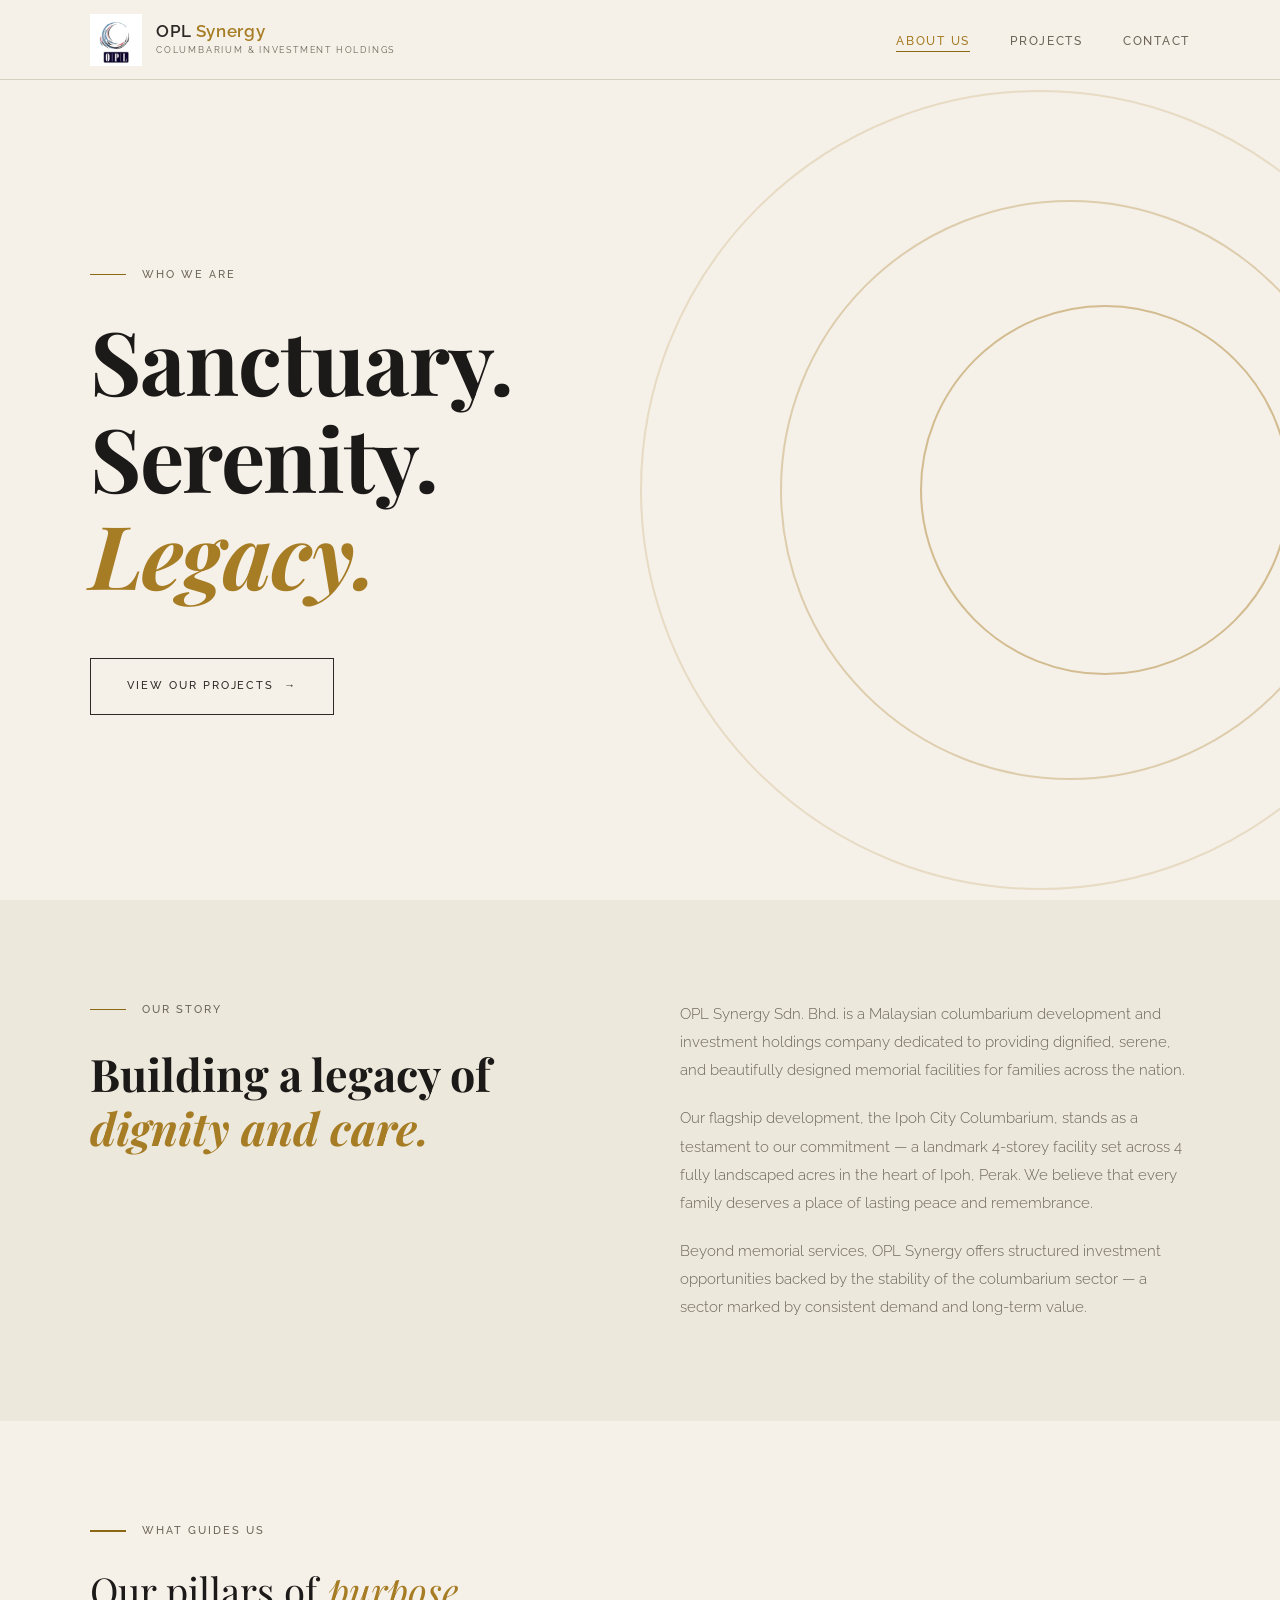
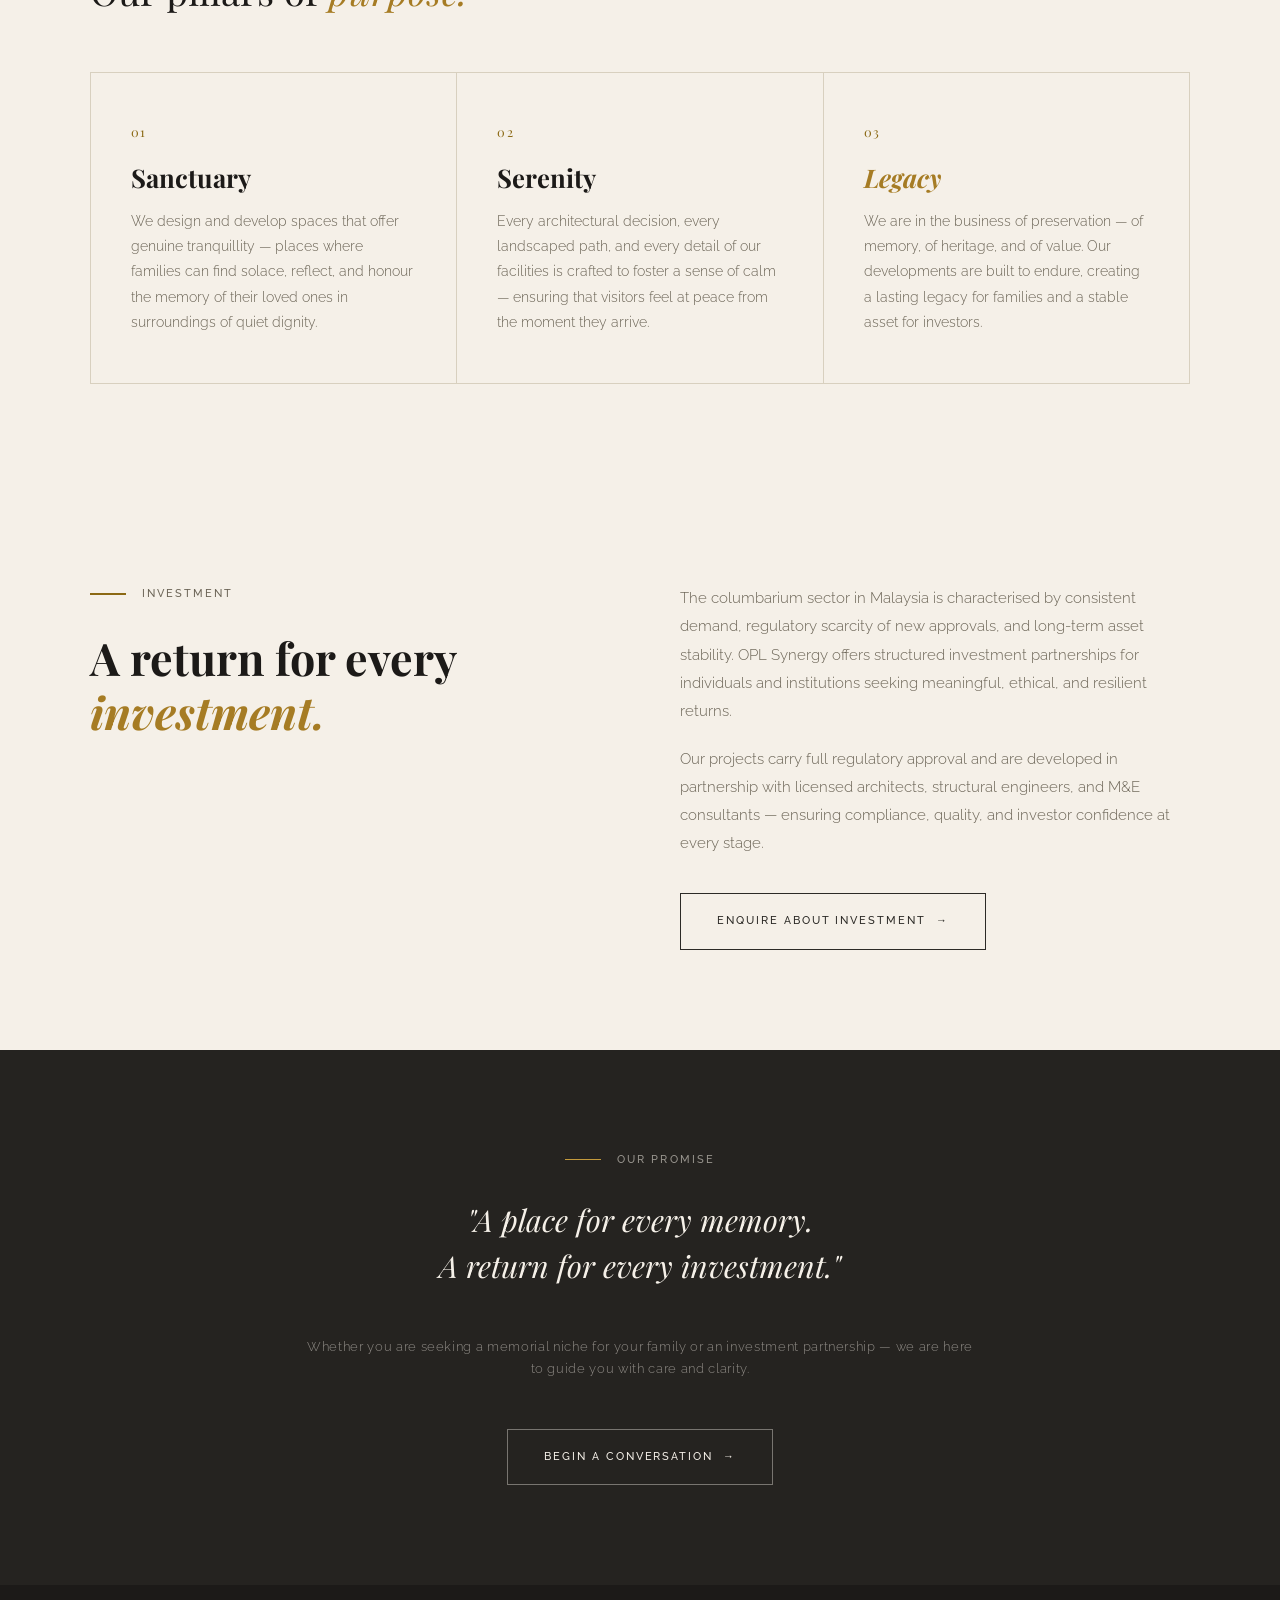
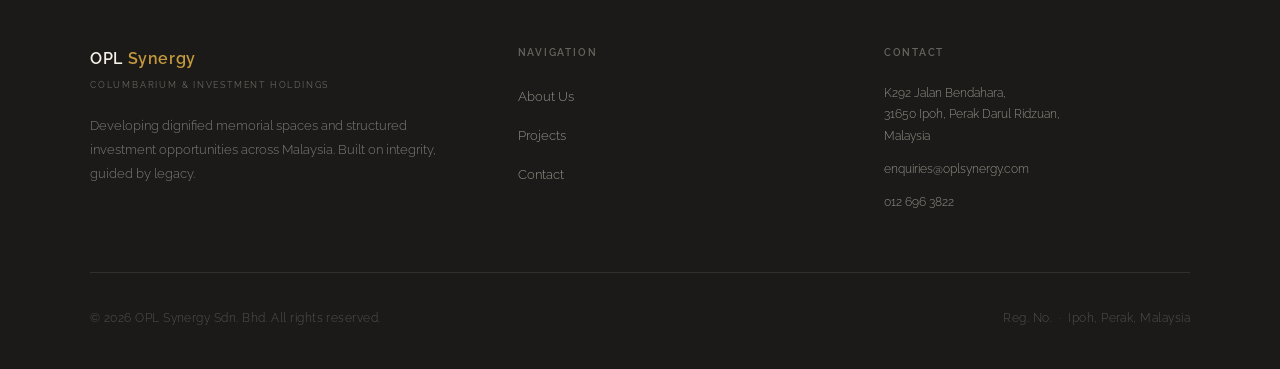
==== index.html @ 7a3c12f5 "Initial commit" ====
<!DOCTYPE html>
<html lang="en">
<head>
  <meta charset="UTF-8" />
  <meta name="viewport" content="width=device-width, initial-scale=1.0" />
  <title>OPL Synergy — Columbarium &amp; Investment Holdings</title>
  <meta name="description" content="OPL Synergy — A sanctuary for lasting memory and dignified legacy. Columbarium development and investment holdings in Malaysia." />
  <link rel="stylesheet" href="css/styles.css" />
  <link rel="icon" type="image/jpeg" href="assets/opl-logo.jpeg" />
</head>
<body>

  <!-- ===== NAVIGATION ===== -->
  <nav class="nav" id="nav">
    <div class="nav__container">

      <a href="/" class="nav__brand">
        <img class="nav__logo" src="assets/opl-logo.jpeg" alt="OPL Synergy logo" />
        <div class="nav__brand-text">
          <span class="nav__brand-name">OPL <span>Synergy</span></span>
          <span class="nav__brand-sub">Columbarium &amp; Investment Holdings</span>
        </div>
      </a>

      <ul class="nav__links">
        <li><a href="/" class="nav__link active">About Us</a></li>
        <li><a href="/projects" class="nav__link">Projects</a></li>
        <li><a href="/contact" class="nav__link">Contact</a></li>
      </ul>

      <button class="nav__hamburger" id="hamburger" aria-label="Toggle menu">
        <span></span>
        <span></span>
        <span></span>
      </button>

    </div>
  </nav>

  <!-- Mobile Menu -->
  <div class="nav__backdrop" id="nav-backdrop"></div>
  <div class="nav__mobile" id="mobile-menu">
    <a href="/" class="nav__mobile-link active">About Us</a>
    <a href="/projects" class="nav__mobile-link">Projects</a>
    <a href="/contact" class="nav__mobile-link">Contact</a>
  </div>

  <!-- ===== PAGE CONTENT ===== -->
  <main class="page-content">

    <!-- HERO SECTION -->
    <section class="hero-about">
      <span class="hero-about__ring" aria-hidden="true"></span>
      <div class="hero-about__inner">
        <p class="section-label fade-in">Who We Are</p>
        <h1 class="hero-about__heading fade-in fade-in-delay-1">
          Sanctuary.<br>
          Serenity.<br>
          <span class="serif-italic">Legacy.</span>
        </h1>
        <a href="/projects" class="btn btn--outline fade-in fade-in-delay-2">
          View Our Projects &nbsp;→
        </a>
      </div>
    </section>

    <!-- ABOUT INTRO SECTION -->
    <section class="about-intro">
      <div class="about-intro__inner">
        <div>
          <p class="section-label fade-in">Our Story</p>
          <h2 class="about-intro__heading fade-in fade-in-delay-1">
            Building a legacy of<br>
            <span class="serif-italic">dignity and care.</span>
          </h2>
        </div>
        <div>
          <p class="about-intro__text fade-in">
            OPL Synergy Sdn. Bhd. is a Malaysian columbarium development and investment holdings company dedicated to providing dignified, serene, and beautifully designed memorial facilities for families across the nation.
          </p>
          <p class="about-intro__text fade-in fade-in-delay-1">
            Our flagship development, the Ipoh City Columbarium, stands as a testament to our commitment — a landmark 4-storey facility set across 4 fully landscaped acres in the heart of Ipoh, Perak. We believe that every family deserves a place of lasting peace and remembrance.
          </p>
          <p class="about-intro__text fade-in fade-in-delay-2">
            Beyond memorial services, OPL Synergy offers structured investment opportunities backed by the stability of the columbarium sector — a sector marked by consistent demand and long-term value.
          </p>
        </div>
      </div>
    </section>

    <!-- VALUES SECTION -->
    <section class="values">
      <div class="values__inner">
        <p class="section-label fade-in">What Guides Us</p>
        <h2 class="values__heading fade-in fade-in-delay-1">
          Our pillars of <span class="serif-italic">purpose.</span>
        </h2>
        <div class="values__grid">

          <div class="values__item fade-in">
            <p class="values__number">01</p>
            <h3 class="values__title">Sanctuary</h3>
            <p class="values__desc">
              We design and develop spaces that offer genuine tranquillity — places where families can find solace, reflect, and honour the memory of their loved ones in surroundings of quiet dignity.
            </p>
          </div>

          <div class="values__item fade-in fade-in-delay-1">
            <p class="values__number">02</p>
            <h3 class="values__title">Serenity</h3>
            <p class="values__desc">
              Every architectural decision, every landscaped path, and every detail of our facilities is crafted to foster a sense of calm — ensuring that visitors feel at peace from the moment they arrive.
            </p>
          </div>

          <div class="values__item fade-in fade-in-delay-2">
            <p class="values__number">03</p>
            <h3 class="values__title"><span class="serif-italic">Legacy</span></h3>
            <p class="values__desc">
              We are in the business of preservation — of memory, of heritage, and of value. Our developments are built to endure, creating a lasting legacy for families and a stable asset for investors.
            </p>
          </div>

        </div>
      </div>
    </section>

    <!-- INVESTMENT OVERVIEW SECTION -->
    <section class="about-intro" style="background-color: var(--cream);">
      <div class="about-intro__inner">
        <div>
          <p class="section-label fade-in">Investment</p>
          <h2 class="about-intro__heading fade-in fade-in-delay-1">
            A return for every<br>
            <span class="serif-italic">investment.</span>
          </h2>
        </div>
        <div>
          <p class="about-intro__text fade-in">
            The columbarium sector in Malaysia is characterised by consistent demand, regulatory scarcity of new approvals, and long-term asset stability. OPL Synergy offers structured investment partnerships for individuals and institutions seeking meaningful, ethical, and resilient returns.
          </p>
          <p class="about-intro__text fade-in fade-in-delay-1">
            Our projects carry full regulatory approval and are developed in partnership with licensed architects, structural engineers, and M&amp;E consultants — ensuring compliance, quality, and investor confidence at every stage.
          </p>
          <div style="margin-top: 36px;" class="fade-in fade-in-delay-2">
            <a href="/contact" class="btn btn--outline">Enquire About Investment &nbsp;→</a>
          </div>
        </div>
      </div>
    </section>

    <!-- CTA SECTION -->
    <section class="cta-section">
      <div class="cta-section__inner">
        <p class="section-label section-label--light fade-in" style="justify-content: center;">Our Promise</p>
        <blockquote class="cta-section__quote fade-in fade-in-delay-1">
          "A place for every memory.<br>A return for every investment."
        </blockquote>
        <p class="cta-section__sub fade-in fade-in-delay-2">
          Whether you are seeking a memorial niche for your family or an investment partnership — we are here to guide you with care and clarity.
        </p>
        <div class="fade-in fade-in-delay-3">
          <a href="/contact" class="btn btn--outline-light">Begin a Conversation &nbsp;→</a>
        </div>
      </div>
    </section>

  </main>

  <!-- ===== FOOTER ===== -->
  <footer class="footer">
    <div class="footer__inner">
      <div class="footer__top">

        <div>
          <p class="footer__brand-name">OPL <span>Synergy</span></p>
          <p class="footer__brand-sub">Columbarium &amp; Investment Holdings</p>
          <p class="footer__brand-desc">
            Developing dignified memorial spaces and structured investment opportunities across Malaysia. Built on integrity, guided by legacy.
          </p>
        </div>

        <div>
          <p class="footer__col-title">Navigation</p>
          <ul class="footer__links">
            <li><a href="/" class="footer__link">About Us</a></li>
            <li><a href="/projects" class="footer__link">Projects</a></li>
            <li><a href="/contact" class="footer__link">Contact</a></li>
          </ul>
        </div>

        <div>
          <p class="footer__col-title">Contact</p>
          <p class="footer__contact-item">
            K292 Jalan Bendahara,<br>
            31650 Ipoh, Perak Darul Ridzuan,<br>
            Malaysia
          </p>
          <p class="footer__contact-item">
            <a href="mailto:enquiries@oplsynergy.com">enquiries@oplsynergy.com</a>
          </p>
          <p class="footer__contact-item">
            <a href="tel:+60126963822">012 696 3822</a>
          </p>
        </div>

      </div>

      <div class="footer__bottom">
        <p class="footer__copy">&copy; 2026 OPL Synergy Sdn. Bhd. All rights reserved.</p>
        <p class="footer__copy">Reg. No. &nbsp;·&nbsp; Ipoh, Perak, Malaysia</p>
      </div>

    </div>
  </footer>

  <script src="js/main.js"></script>
</body>
</html>
---- css/styles.css ----
/* ================================================
   OPL Synergy — Main Stylesheet
   Columbarium & Investment Holdings
   ================================================ */

@import url('https://fonts.googleapis.com/css2?family=Playfair+Display:ital,wght@0,400;0,500;0,600;0,700;1,400;1,500;1,600;1,700&family=Raleway:wght@300;400;500;600;700&display=swap');

/* ================================================
   CSS Variables
   ================================================ */
:root {
  --cream:          #F5F0E8;
  --cream-dark:     #EDE8DC;
  --cream-border:   #D8D0BF;
  --dark:           #1C1A18;
  --dark-section:   #252320;
  --dark-card:      #2E2B27;
  --gold:           #8B6914;
  --gold-light:     #A67C24;
  --gold-bright:    #C49A3C;
  --text:           #2C2A26;
  --text-muted:     #6B6456;
  --text-light:     #9B9285;
  --white:          #FFFFFF;
  --status-green:   #6B9E6B;

  --font-serif:     'Playfair Display', Georgia, 'Times New Roman', serif;
  --font-sans:      'Raleway', 'Helvetica Neue', Arial, sans-serif;

  --nav-height:     80px;
  --transition:     0.3s ease;
  --radius:         2px;
  --max-width:      1100px;
}

/* ================================================
   Reset & Base
   ================================================ */
*, *::before, *::after {
  box-sizing: border-box;
  margin: 0;
  padding: 0;
}

html {
  scroll-behavior: smooth;
  font-size: 16px;
}

body {
  font-family: var(--font-sans);
  background-color: var(--cream);
  color: var(--text);
  line-height: 1.7;
  -webkit-font-smoothing: antialiased;
  -moz-osx-font-smoothing: grayscale;
}

img {
  display: block;
  max-width: 100%;
  height: auto;
}

a {
  color: inherit;
  text-decoration: none;
}

ul, ol {
  list-style: none;
}

/* ================================================
   Typography Utilities
   ================================================ */
.section-label {
  display: flex;
  align-items: center;
  gap: 16px;
  font-family: var(--font-sans);
  font-size: 0.7rem;
  font-weight: 500;
  letter-spacing: 0.18em;
  text-transform: uppercase;
  color: var(--text-muted);
  margin-bottom: 28px;
}

.section-label::before {
  content: '';
  display: block;
  width: 36px;
  height: 1.5px;
  background-color: var(--gold);
  flex-shrink: 0;
}

.section-label--light {
  color: rgba(245, 240, 232, 0.55);
}

.section-label--light::before {
  background-color: var(--gold-bright);
}

h1, h2, h3, h4 {
  font-family: var(--font-serif);
  font-weight: 700;
  line-height: 1.15;
  color: var(--dark);
}

.serif-italic {
  font-style: italic;
  color: var(--gold-light);
}

/* ================================================
   Navigation
   ================================================ */
.nav {
  position: fixed;
  top: 0;
  left: 0;
  right: 0;
  z-index: 1000;
  height: var(--nav-height);
  background-color: var(--cream);
  border-bottom: 1px solid var(--cream-border);
  display: flex;
  align-items: center;
  padding: 0 48px;
  transition: box-shadow var(--transition);
}

.nav.scrolled {
  box-shadow: 0 2px 24px rgba(28, 26, 24, 0.08);
}

.nav__container {
  display: flex;
  align-items: center;
  justify-content: space-between;
  width: 100%;
  max-width: var(--max-width);
  margin: 0 auto;
}

.nav__brand {
  display: flex;
  align-items: center;
  gap: 14px;
  text-decoration: none;
}

.nav__logo {
  width: 52px;
  height: 52px;
  flex-shrink: 0;
  object-fit: contain;
  display: block;
}

.nav__brand-text {
  display: flex;
  flex-direction: column;
}

.nav__brand-name {
  font-family: var(--font-sans);
  font-size: 1.05rem;
  font-weight: 600;
  letter-spacing: 0.04em;
  line-height: 1.2;
}

.nav__brand-name span {
  color: var(--gold-light);
}

.nav__brand-sub {
  font-family: var(--font-sans);
  font-size: 0.56rem;
  font-weight: 400;
  letter-spacing: 0.2em;
  text-transform: uppercase;
  color: var(--text-muted);
  margin-top: 2px;
}

.nav__links {
  display: flex;
  align-items: center;
  gap: 40px;
}

.nav__link {
  font-family: var(--font-sans);
  font-size: 0.72rem;
  font-weight: 500;
  letter-spacing: 0.15em;
  text-transform: uppercase;
  color: var(--text-muted);
  text-decoration: none;
  position: relative;
  padding-bottom: 4px;
  transition: color var(--transition);
}

.nav__link::after {
  content: '';
  position: absolute;
  bottom: 0;
  left: 0;
  width: 0;
  height: 1px;
  background-color: var(--gold);
  transition: width var(--transition);
}

.nav__link:hover,
.nav__link.active {
  color: var(--gold-light);
}

.nav__link:hover::after,
.nav__link.active::after {
  width: 100%;
}

/* Hamburger Menu */
.nav__hamburger {
  display: none;
  flex-direction: column;
  gap: 5px;
  cursor: pointer;
  padding: 4px;
  background: none;
  border: none;
}

.nav__hamburger span {
  display: block;
  width: 24px;
  height: 1.5px;
  background-color: var(--text);
  transition: var(--transition);
}

.nav__hamburger.open span:nth-child(1) {
  transform: translateY(6.5px) rotate(45deg);
}
.nav__hamburger.open span:nth-child(2) {
  opacity: 0;
}
.nav__hamburger.open span:nth-child(3) {
  transform: translateY(-6.5px) rotate(-45deg);
}

/* Mobile Menu — Right Drawer */
.nav__mobile {
  display: flex;
  flex-direction: column;
  position: fixed;
  top: 0;
  right: 0;
  width: 280px;
  height: 100vh;
  background-color: var(--cream);
  border-left: 1px solid var(--cream-border);
  padding: 100px 36px 48px;
  gap: 0;
  z-index: 998;
  transform: translateX(100%);
  transition: transform 0.35s cubic-bezier(0.4, 0, 0.2, 1);
  box-shadow: -8px 0 40px rgba(28, 26, 24, 0);
  visibility: hidden;
}

.nav__mobile.open {
  transform: translateX(0);
  box-shadow: -8px 0 40px rgba(28, 26, 24, 0.12);
  visibility: visible;
}

/* Backdrop overlay */
.nav__backdrop {
  display: block;
  position: fixed;
  inset: 0;
  background-color: rgba(28, 26, 24, 0);
  z-index: 997;
  pointer-events: none;
  transition: background-color 0.35s ease;
}

.nav__backdrop.open {
  background-color: rgba(28, 26, 24, 0.35);
  pointer-events: all;
}

.nav__mobile-link {
  font-family: var(--font-sans);
  font-size: 0.8rem;
  font-weight: 500;
  letter-spacing: 0.15em;
  text-transform: uppercase;
  color: var(--text-muted);
  padding: 18px 0;
  border-bottom: 1px solid var(--cream-border);
  transition: color var(--transition), padding-left var(--transition);
  display: block;
}

.nav__mobile-link:hover,
.nav__mobile-link.active {
  color: var(--gold-light);
  padding-left: 6px;
}

/* Page offset for fixed nav */
.page-content {
  padding-top: var(--nav-height);
}

/* ================================================
   Buttons
   ================================================ */
.btn {
  display: inline-flex;
  align-items: center;
  gap: 10px;
  font-family: var(--font-sans);
  font-size: 0.68rem;
  font-weight: 500;
  letter-spacing: 0.18em;
  text-transform: uppercase;
  cursor: pointer;
  transition: all var(--transition);
  text-decoration: none;
}

.btn--outline {
  padding: 18px 36px;
  border: 1px solid var(--text);
  color: var(--text);
  background: transparent;
}

.btn--outline:hover {
  background-color: var(--text);
  color: var(--cream);
}

.btn--gold {
  padding: 20px 40px;
  background-color: var(--gold);
  color: var(--white);
  border: 1px solid var(--gold);
}

.btn--gold:hover {
  background-color: var(--gold-light);
  border-color: var(--gold-light);
}

.btn--outline-light {
  padding: 18px 36px;
  border: 1px solid rgba(245, 240, 232, 0.4);
  color: var(--cream);
  background: transparent;
}

.btn--outline-light:hover {
  background-color: rgba(245, 240, 232, 0.1);
}

/* ================================================
   Hero Section — About
   ================================================ */
.hero-about {
  min-height: calc(100vh - var(--nav-height));
  display: grid;
  place-items: center;
  padding: 80px 48px;
  background-color: var(--cream);
  position: relative;
  overflow: hidden;
}

/* Decorative concentric circle arcs — right side */
.hero-about::before {
  content: '';
  position: absolute;
  right: -160px;
  top: 50%;
  transform: translateY(-50%);
  width: 800px;
  height: 800px;
  border-radius: 50%;
  border: 2.5px solid rgba(166, 124, 36, 0.18);
  pointer-events: none;
  z-index: 0;
}

.hero-about::after {
  content: '';
  position: absolute;
  right: -80px;
  top: 50%;
  transform: translateY(-50%);
  width: 580px;
  height: 580px;
  border-radius: 50%;
  border: 2.5px solid rgba(166, 124, 36, 0.3);
  pointer-events: none;
  z-index: 0;
}

.hero-about__inner {
  max-width: var(--max-width);
  width: 100%;
  position: relative;
  z-index: 1;
}

/* Third innermost ring */
.hero-about__ring {
  position: absolute;
  right: -10px;
  top: 50%;
  transform: translateY(-50%);
  width: 370px;
  height: 370px;
  border-radius: 50%;
  border: 2.5px solid rgba(166, 124, 36, 0.45);
  pointer-events: none;
  z-index: 0;
  display: block;
}

.hero-about__heading {
  font-family: var(--font-serif);
  font-size: clamp(3rem, 7vw, 5.5rem);
  font-weight: 700;
  line-height: 1.1;
  letter-spacing: -0.01em;
  margin-bottom: 56px;
}

/* ================================================
   About Sections
   ================================================ */
.about-intro {
  padding: 100px 48px;
  background-color: var(--cream-dark);
}

.about-intro__inner {
  max-width: var(--max-width);
  margin: 0 auto;
  display: grid;
  grid-template-columns: 1fr 1fr;
  gap: 80px;
  align-items: start;
}

.about-intro__heading {
  font-family: var(--font-serif);
  font-size: clamp(2rem, 3.5vw, 2.8rem);
  font-weight: 700;
  line-height: 1.2;
  margin-bottom: 24px;
}

.about-intro__text {
  font-family: var(--font-sans);
  font-size: 0.95rem;
  font-weight: 300;
  color: var(--text-muted);
  line-height: 1.85;
}

.about-intro__text + .about-intro__text {
  margin-top: 20px;
}

/* Values Section */
.values {
  padding: 100px 48px;
  background-color: var(--cream);
}

.values__inner {
  max-width: var(--max-width);
  margin: 0 auto;
}

.values__heading {
  font-family: var(--font-serif);
  font-size: clamp(1.8rem, 3vw, 2.4rem);
  font-weight: 400;
  margin-bottom: 60px;
}

.values__grid {
  display: grid;
  grid-template-columns: repeat(3, 1fr);
  gap: 1px;
  background-color: var(--cream-border);
  border: 1px solid var(--cream-border);
}

.values__item {
  background-color: var(--cream);
  padding: 48px 40px;
}

.values__number {
  font-family: var(--font-serif);
  font-size: 0.8rem;
  color: var(--gold);
  letter-spacing: 0.1em;
  margin-bottom: 20px;
}

.values__title {
  font-family: var(--font-serif);
  font-size: 1.6rem;
  font-weight: 700;
  margin-bottom: 16px;
}

.values__desc {
  font-family: var(--font-sans);
  font-size: 0.88rem;
  font-weight: 300;
  color: var(--text-muted);
  line-height: 1.8;
}

/* Quote CTA Section */
.cta-section {
  padding: 100px 48px;
  background-color: var(--dark-section);
  text-align: center;
}

.cta-section__inner {
  max-width: 680px;
  margin: 0 auto;
}

.cta-section__quote {
  font-family: var(--font-serif);
  font-size: clamp(1.4rem, 2.5vw, 1.9rem);
  font-weight: 400;
  color: var(--cream);
  line-height: 1.5;
  font-style: italic;
  margin-bottom: 48px;
}

.cta-section__sub {
  font-family: var(--font-sans);
  font-size: 0.82rem;
  font-weight: 300;
  color: rgba(245, 240, 232, 0.5);
  letter-spacing: 0.05em;
  margin-bottom: 48px;
}

/* ================================================
   Projects Page — Hero
   ================================================ */
.hero-projects {
  padding: 100px 48px 80px;
  background-color: var(--cream);
}

.hero-projects__inner {
  max-width: var(--max-width);
  margin: 0 auto;
}

.hero-projects__heading {
  font-family: var(--font-serif);
  font-size: clamp(2.8rem, 5vw, 4.5rem);
  font-weight: 400;
  line-height: 1.1;
  margin-bottom: 20px;
}

.hero-projects__sub {
  font-family: var(--font-sans);
  font-size: 0.9rem;
  font-weight: 300;
  color: var(--text-muted);
  max-width: 480px;
  line-height: 1.7;
}

.hero-projects__divider {
  width: 100%;
  height: 1px;
  background-color: var(--cream-border);
  margin-top: 60px;
}

/* ================================================
   Project Filter Tabs
   ================================================ */
.filter-tabs {
  padding: 0;
  max-width: var(--max-width);
  margin: 0 auto;
}

.filter-tabs__list {
  display: flex;
  gap: 0;
  border: 1px solid var(--cream-border);
  width: fit-content;
}

.filter-tabs__btn {
  font-family: var(--font-sans);
  font-size: 0.68rem;
  font-weight: 500;
  letter-spacing: 0.15em;
  text-transform: uppercase;
  padding: 14px 32px;
  border: none;
  border-right: 1px solid var(--cream-border);
  cursor: pointer;
  transition: all var(--transition);
  background-color: var(--cream);
  color: var(--text-muted);
}

.filter-tabs__btn:last-child {
  border-right: none;
}

.filter-tabs__btn:hover {
  color: var(--gold);
}

.filter-tabs__btn.active {
  background-color: var(--gold);
  color: var(--white);
  border-color: var(--gold);
}

/* ================================================
   Project Card
   ================================================ */
.projects-list {
  padding: 48px 48px 100px;
}

.projects-list__inner {
  max-width: var(--max-width);
  margin: 0 auto;
  display: flex;
  flex-direction: column;
  gap: 40px;
}

.project-card {
  background-color: var(--white);
  border: 1px solid var(--cream-border);
  padding: 48px;
  transition: box-shadow var(--transition);
}

.project-card:hover {
  box-shadow: 0 8px 40px rgba(28, 26, 24, 0.08);
}

.project-card[data-category="columbarium"],
.project-card[data-category="investment"] {
  display: none;
}

.project-card[data-category="columbarium"].show,
.project-card[data-category="investment"].show,
.projects-list.show-all .project-card {
  display: block;
}

.project-card__title {
  font-family: var(--font-serif);
  font-size: clamp(1.6rem, 2.5vw, 2.2rem);
  font-weight: 700;
  margin-bottom: 20px;
}

.project-card__description {
  font-family: var(--font-sans);
  font-size: 0.9rem;
  font-weight: 300;
  color: var(--text-muted);
  line-height: 1.85;
  max-width: 680px;
  margin-bottom: 40px;
}

/* Project Specs */
.project-specs {
  border: 1px solid var(--cream-border);
  margin-bottom: 24px;
}

.project-specs__row {
  display: grid;
  grid-template-columns: 200px 1fr;
  padding: 20px 28px;
  border-bottom: 1px solid var(--cream-border);
}

.project-specs__row:last-child {
  border-bottom: none;
}

.project-specs__label {
  font-family: var(--font-sans);
  font-size: 0.65rem;
  font-weight: 600;
  letter-spacing: 0.16em;
  text-transform: uppercase;
  color: var(--gold);
}

.project-specs__value {
  font-family: var(--font-sans);
  font-size: 0.88rem;
  font-weight: 400;
  color: var(--text);
}

/* Construction Status Badge */
.project-status {
  display: inline-flex;
  align-items: center;
  gap: 10px;
  padding: 16px 24px;
  background-color: var(--cream-dark);
  border: 1px solid var(--cream-border);
  font-family: var(--font-sans);
  font-size: 0.65rem;
  font-weight: 600;
  letter-spacing: 0.14em;
  text-transform: uppercase;
  color: var(--text-muted);
}

.project-status__dot {
  width: 8px;
  height: 8px;
  border-radius: 50%;
  background-color: var(--status-green);
  animation: pulse 2s infinite;
  flex-shrink: 0;
}

@keyframes pulse {
  0%, 100% { opacity: 1; }
  50% { opacity: 0.4; }
}

/* ================================================
   Work In Progress Gallery
   ================================================ */
.wip-section {
  padding: 60px 0 100px;
  
}

.wip-section__inner {
  max-width: var(--max-width);
  margin: 0 auto;
}

.wip-section__gallery {
  display: grid;
  grid-template-columns: 1fr 1fr;
  gap: 16px;
  margin-top: 40px;
}

.wip-section__gallery .gallery-item:first-child .wip-section__img {
  grid-column: 1 / -1;
  height: 420px;
}

.wip-section__gallery .gallery-item:first-child {
  grid-column: 1 / -1;
}

.gallery-item {
  position: relative;
  overflow: hidden;
  cursor: zoom-in;
  display: block;
}

.gallery-item::after {
  content: '';
  position: absolute;
  inset: 0;
  background-color: rgba(28, 26, 24, 0);
  transition: background-color 0.3s ease;
}

.gallery-item:hover::after {
  background-color: rgba(28, 26, 24, 0.25);
}

.gallery-item__zoom {
  position: absolute;
  top: 50%;
  left: 50%;
  transform: translate(-50%, -50%) scale(0.85);
  opacity: 0;
  z-index: 1;
  transition: opacity 0.3s ease, transform 0.3s ease;
  pointer-events: none;
}

.gallery-item__zoom svg {
  width: 36px;
  height: 36px;
  stroke: white;
  fill: none;
}

.gallery-item:hover .gallery-item__zoom {
  opacity: 1;
  transform: translate(-50%, -50%) scale(1);
}

.wip-section__img {
  width: 100%;
  height: 300px;
  object-fit: cover;
  display: block;
  transition: transform 0.4s ease;
}

.gallery-item:first-child .wip-section__img {
  height: 420px;
}

.gallery-item:hover .wip-section__img {
  transform: scale(1.03);
}

/* ================================================
   Lightbox
   ================================================ */
.lightbox {
  display: none;
  position: fixed;
  inset: 0;
  z-index: 2000;
  background-color: rgba(14, 13, 12, 0.95);
  align-items: center;
  justify-content: center;
  padding: 24px;
  cursor: zoom-out;
}

.lightbox.open {
  display: flex;
}

.lightbox__img {
  max-width: 90vw;
  max-height: 88vh;
  object-fit: contain;
  display: block;
  box-shadow: 0 24px 80px rgba(0,0,0,0.6);
  cursor: default;
  animation: lightbox-in 0.28s cubic-bezier(0.2, 0, 0.2, 1);
}

@keyframes lightbox-in {
  from { opacity: 0; transform: scale(0.93); }
  to   { opacity: 1; transform: scale(1); }
}

.lightbox__close {
  position: absolute;
  top: 20px;
  right: 24px;
  background: none;
  border: 1px solid rgba(245, 240, 232, 0.25);
  width: 44px;
  height: 44px;
  display: flex;
  align-items: center;
  justify-content: center;
  cursor: pointer;
  transition: background-color 0.2s ease;
  color: var(--cream);
}

.lightbox__close:hover {
  background-color: rgba(245, 240, 232, 0.1);
}

.lightbox__close svg {
  width: 18px;
  height: 18px;
  stroke: currentColor;
  fill: none;
}

.lightbox__nav {
  position: absolute;
  top: 50%;
  transform: translateY(-50%);
  background: none;
  border: 1px solid rgba(245, 240, 232, 0.25);
  width: 48px;
  height: 48px;
  display: flex;
  align-items: center;
  justify-content: center;
  cursor: pointer;
  transition: background-color 0.2s ease;
  color: var(--cream);
}

.lightbox__nav:hover {
  background-color: rgba(245, 240, 232, 0.1);
}

.lightbox__nav svg {
  width: 20px;
  height: 20px;
  stroke: currentColor;
  fill: none;
}

.lightbox__prev { left: 20px; }
.lightbox__next { right: 20px; }

.lightbox__counter {
  position: absolute;
  bottom: 20px;
  left: 50%;
  transform: translateX(-50%);
  font-family: var(--font-sans);
  font-size: 0.7rem;
  font-weight: 400;
  letter-spacing: 0.18em;
  color: rgba(245, 240, 232, 0.4);
}

.wip-section__img-placeholder {
  width: 100%;
  height: 340px;
  background-color: var(--cream-border);
  display: flex;
  align-items: center;
  justify-content: center;
  font-family: var(--font-sans);
  font-size: 0.7rem;
  letter-spacing: 0.12em;
  text-transform: uppercase;
  color: var(--text-light);
}

/* ================================================
   Contact Page — Info Section
   ================================================ */
.contact-info {
  padding: 100px 48px;
  background-color: var(--dark-section);
}

.contact-info__inner {
  max-width: var(--max-width);
  margin: 0 auto;
}

.contact-info__heading {
  font-family: var(--font-serif);
  font-size: clamp(2.4rem, 4vw, 3.5rem);
  font-weight: 700;
  color: var(--white);
  line-height: 1.2;
  margin-bottom: 20px;
}

.contact-info__heading .serif-italic {
  color: var(--gold-bright);
}

.contact-info__sub {
  font-family: var(--font-sans);
  font-size: 0.9rem;
  font-weight: 300;
  color: rgba(245, 240, 232, 0.55);
  max-width: 520px;
  line-height: 1.8;
  margin-bottom: 60px;
}

.contact-info__items {
  display: flex;
  flex-direction: column;
  gap: 0;
  margin-bottom: 60px;
}

.contact-info__item {
  display: grid;
  grid-template-columns: 64px 1fr;
  align-items: start;
  gap: 20px;
  padding: 28px 0;
  border-bottom: 1px solid rgba(245, 240, 232, 0.1);
}

.contact-info__item:first-child {
  border-top: 1px solid rgba(245, 240, 232, 0.1);
}

.contact-info__icon {
  width: 44px;
  height: 44px;
  border: 1px solid rgba(245, 240, 232, 0.2);
  display: flex;
  align-items: center;
  justify-content: center;
  flex-shrink: 0;
}

.contact-info__icon svg {
  width: 18px;
  height: 18px;
  stroke: var(--gold-bright);
  fill: none;
}

.contact-info__detail-label {
  font-family: var(--font-sans);
  font-size: 0.6rem;
  font-weight: 600;
  letter-spacing: 0.18em;
  text-transform: uppercase;
  color: var(--gold-bright);
  margin-bottom: 6px;
}

.contact-info__detail-value {
  font-family: var(--font-sans);
  font-size: 0.88rem;
  font-weight: 300;
  color: rgba(245, 240, 232, 0.8);
  line-height: 1.6;
}

.contact-info__detail-value a {
  color: inherit;
  transition: color var(--transition);
}

.contact-info__detail-value a:hover {
  color: var(--gold-bright);
}

.contact-info__quote {
  font-family: var(--font-serif);
  font-size: 1.05rem;
  font-style: italic;
  color: rgba(245, 240, 232, 0.45);
  font-weight: 400;
}

/* ================================================
   Contact Form Section
   ================================================ */
.contact-form-section {
  padding: 100px 48px;
  background-color: var(--cream);
}

.contact-form-section__inner {
  max-width: var(--max-width);
  margin: 0 auto;
  display: grid;
  grid-template-columns: 1fr 1.6fr;
  gap: 100px;
  align-items: start;
}

.contact-form-section__heading {
  font-family: var(--font-serif);
  font-size: clamp(1.8rem, 2.8vw, 2.4rem);
  font-weight: 700;
  margin-bottom: 16px;
}

.contact-form-section__sub {
  font-family: var(--font-sans);
  font-size: 0.85rem;
  font-weight: 300;
  color: var(--text-muted);
  line-height: 1.8;
}

/* Form Styles */
.form {
  display: flex;
  flex-direction: column;
  gap: 28px;
}

.form__row {
  display: grid;
  grid-template-columns: 1fr 1fr;
  gap: 20px;
}

.form__group {
  display: flex;
  flex-direction: column;
  gap: 10px;
}

.form__label {
  font-family: var(--font-sans);
  font-size: 0.62rem;
  font-weight: 600;
  letter-spacing: 0.18em;
  text-transform: uppercase;
  color: var(--text-muted);
}

.form__input,
.form__select,
.form__textarea {
  font-family: var(--font-sans);
  font-size: 0.88rem;
  font-weight: 300;
  color: var(--text);
  background-color: var(--cream-dark);
  border: 1px solid var(--cream-border);
  padding: 16px 20px;
  width: 100%;
  transition: border-color var(--transition), background-color var(--transition);
  outline: none;
  border-radius: var(--radius);
  appearance: none;
  -webkit-appearance: none;
}

.form__input::placeholder,
.form__textarea::placeholder {
  color: var(--text-light);
}

.form__input:focus,
.form__select:focus,
.form__textarea:focus {
  border-color: var(--gold);
  background-color: var(--white);
}

.form__select {
  cursor: pointer;
  background-image: url("data:image/svg+xml,%3Csvg xmlns='http://www.w3.org/2000/svg' width='12' height='7' viewBox='0 0 12 7'%3E%3Cpath d='M1 1l5 5 5-5' stroke='%236B6456' stroke-width='1.5' fill='none' stroke-linecap='round'/%3E%3C/svg%3E");
  background-repeat: no-repeat;
  background-position: right 18px center;
  padding-right: 42px;
}

.form__textarea {
  resize: vertical;
  min-height: 140px;
  line-height: 1.7;
}

.form__submit {
  width: 100%;
  padding: 22px 40px;
  background-color: var(--gold);
  color: var(--white);
  border: 1px solid var(--gold);
  font-family: var(--font-sans);
  font-size: 0.68rem;
  font-weight: 500;
  letter-spacing: 0.2em;
  text-transform: uppercase;
  cursor: pointer;
  transition: all var(--transition);
  display: flex;
  align-items: center;
  justify-content: center;
  gap: 12px;
}

.form__submit:hover {
  background-color: var(--gold-light);
  border-color: var(--gold-light);
}

.form__submit:disabled {
  opacity: 0.6;
  cursor: not-allowed;
}

.form__success {
  display: none;
  padding: 20px 24px;
  background-color: rgba(107, 158, 107, 0.12);
  border: 1px solid rgba(107, 158, 107, 0.3);
  font-family: var(--font-sans);
  font-size: 0.85rem;
  color: #4A7A4A;
  text-align: center;
  line-height: 1.6;
}

.form__success.visible {
  display: block;
}

.form__error {
  display: none;
  padding: 16px 20px;
  background-color: rgba(192, 57, 43, 0.08);
  border: 1px solid rgba(192, 57, 43, 0.25);
  font-family: var(--font-sans);
  font-size: 0.82rem;
  color: #9B2C2C;
  line-height: 1.6;
}

.form__error.visible {
  display: block;
}

/* ================================================
   Footer
   ================================================ */
.footer {
  background-color: var(--dark);
  padding: 60px 48px 40px;
}

.footer__inner {
  max-width: var(--max-width);
  margin: 0 auto;
}

.footer__top {
  display: grid;
  grid-template-columns: 1.2fr 1fr 1fr;
  gap: 60px;
  padding-bottom: 48px;
  border-bottom: 1px solid rgba(245, 240, 232, 0.1);
  margin-bottom: 36px;
}

.footer__brand-name {
  font-family: var(--font-sans);
  font-size: 1rem;
  font-weight: 600;
  color: var(--cream);
  letter-spacing: 0.04em;
  margin-bottom: 6px;
}

.footer__brand-name span {
  color: var(--gold-bright);
}

.footer__brand-sub {
  font-family: var(--font-sans);
  font-size: 0.56rem;
  font-weight: 400;
  letter-spacing: 0.2em;
  text-transform: uppercase;
  color: rgba(245, 240, 232, 0.35);
  margin-bottom: 20px;
}

.footer__brand-desc {
  font-family: var(--font-sans);
  font-size: 0.82rem;
  font-weight: 300;
  color: rgba(245, 240, 232, 0.45);
  line-height: 1.85;
}

.footer__col-title {
  font-family: var(--font-sans);
  font-size: 0.62rem;
  font-weight: 600;
  letter-spacing: 0.18em;
  text-transform: uppercase;
  color: rgba(245, 240, 232, 0.35);
  margin-bottom: 20px;
}

.footer__links {
  display: flex;
  flex-direction: column;
  gap: 12px;
}

.footer__link {
  font-family: var(--font-sans);
  font-size: 0.82rem;
  font-weight: 300;
  color: rgba(245, 240, 232, 0.55);
  transition: color var(--transition);
}

.footer__link:hover {
  color: var(--gold-bright);
}

.footer__contact-item {
  font-family: var(--font-sans);
  font-size: 0.78rem;
  font-weight: 300;
  color: rgba(245, 240, 232, 0.55);
  line-height: 1.7;
  margin-bottom: 12px;
}

.footer__contact-item a {
  color: inherit;
  transition: color var(--transition);
}

.footer__contact-item a:hover {
  color: var(--gold-bright);
}

.footer__bottom {
  display: flex;
  align-items: center;
  justify-content: space-between;
}

.footer__copy {
  font-family: var(--font-sans);
  font-size: 0.72rem;
  font-weight: 300;
  color: rgba(245, 240, 232, 0.25);
  letter-spacing: 0.04em;
}

/* ================================================
   Fade-in Animations
   ================================================ */
.fade-in {
  opacity: 0;
  transform: translateY(24px);
  transition: opacity 0.6s ease, transform 0.6s ease;
}

.fade-in.visible {
  opacity: 1;
  transform: translateY(0);
}

.fade-in-delay-1 { transition-delay: 0.1s; }
.fade-in-delay-2 { transition-delay: 0.2s; }
.fade-in-delay-3 { transition-delay: 0.3s; }
.fade-in-delay-4 { transition-delay: 0.4s; }

/* ================================================
   Responsive — Tablet
   ================================================ */
@media (max-width: 900px) {
  /* Hide decorative circles on tablet & mobile */
  .hero-about::before,
  .hero-about::after,
  .hero-about__ring {
    display: none;
  }

  .nav {
    padding: 0 28px;
  }

  .nav__links {
    display: none;
  }

  .nav__hamburger {
    display: flex;
  }

  .hero-about,
  .about-intro,
  .values,
  .cta-section,
  .hero-projects,
  .projects-list,
  .wip-section,
  .contact-info,
  .contact-form-section,
  .footer {
    padding-left: 28px;
    padding-right: 28px;
  }

  .filter-tabs {
    padding-left: 28px;
    padding-right: 28px;
  }

  .about-intro__inner {
    grid-template-columns: 1fr;
    gap: 40px;
  }

  .values__grid {
    grid-template-columns: 1fr;
  }

  .contact-form-section__inner {
    grid-template-columns: 1fr;
    gap: 48px;
  }

  .footer__top {
    grid-template-columns: 1fr 1fr;
    gap: 40px;
  }

  .wip-section__gallery {
    grid-template-columns: 1fr;
  }

  .project-specs__row {
    grid-template-columns: 160px 1fr;
  }
}

/* ================================================
   Responsive — Mobile
   ================================================ */
@media (max-width: 600px) {
  :root {
    --nav-height: 68px;
  }

  .hero-about,
  .about-intro,
  .values,
  .cta-section,
  .hero-projects,
  .projects-list,
  .wip-section,
  .contact-info,
  .contact-form-section,
  .footer {
    padding-left: 20px;
    padding-right: 20px;
    padding-top: 64px;
    padding-bottom: 64px;
  }

  .filter-tabs {
    padding: 0;
    overflow-x: auto;
  }

  .filter-tabs__list {
    width: max-content;
  }

  .form__row {
    grid-template-columns: 1fr;
  }

  .project-card {
    padding: 28px;
  }

  .project-specs__row {
    grid-template-columns: 1fr;
    gap: 8px;
  }

  .footer__top {
    grid-template-columns: 1fr;
  }

  .footer__bottom {
    flex-direction: column;
    gap: 12px;
    text-align: center;
  }

  .nav {
    padding: 0 20px;
  }

  .contact-info__item {
    grid-template-columns: 48px 1fr;
  }
}
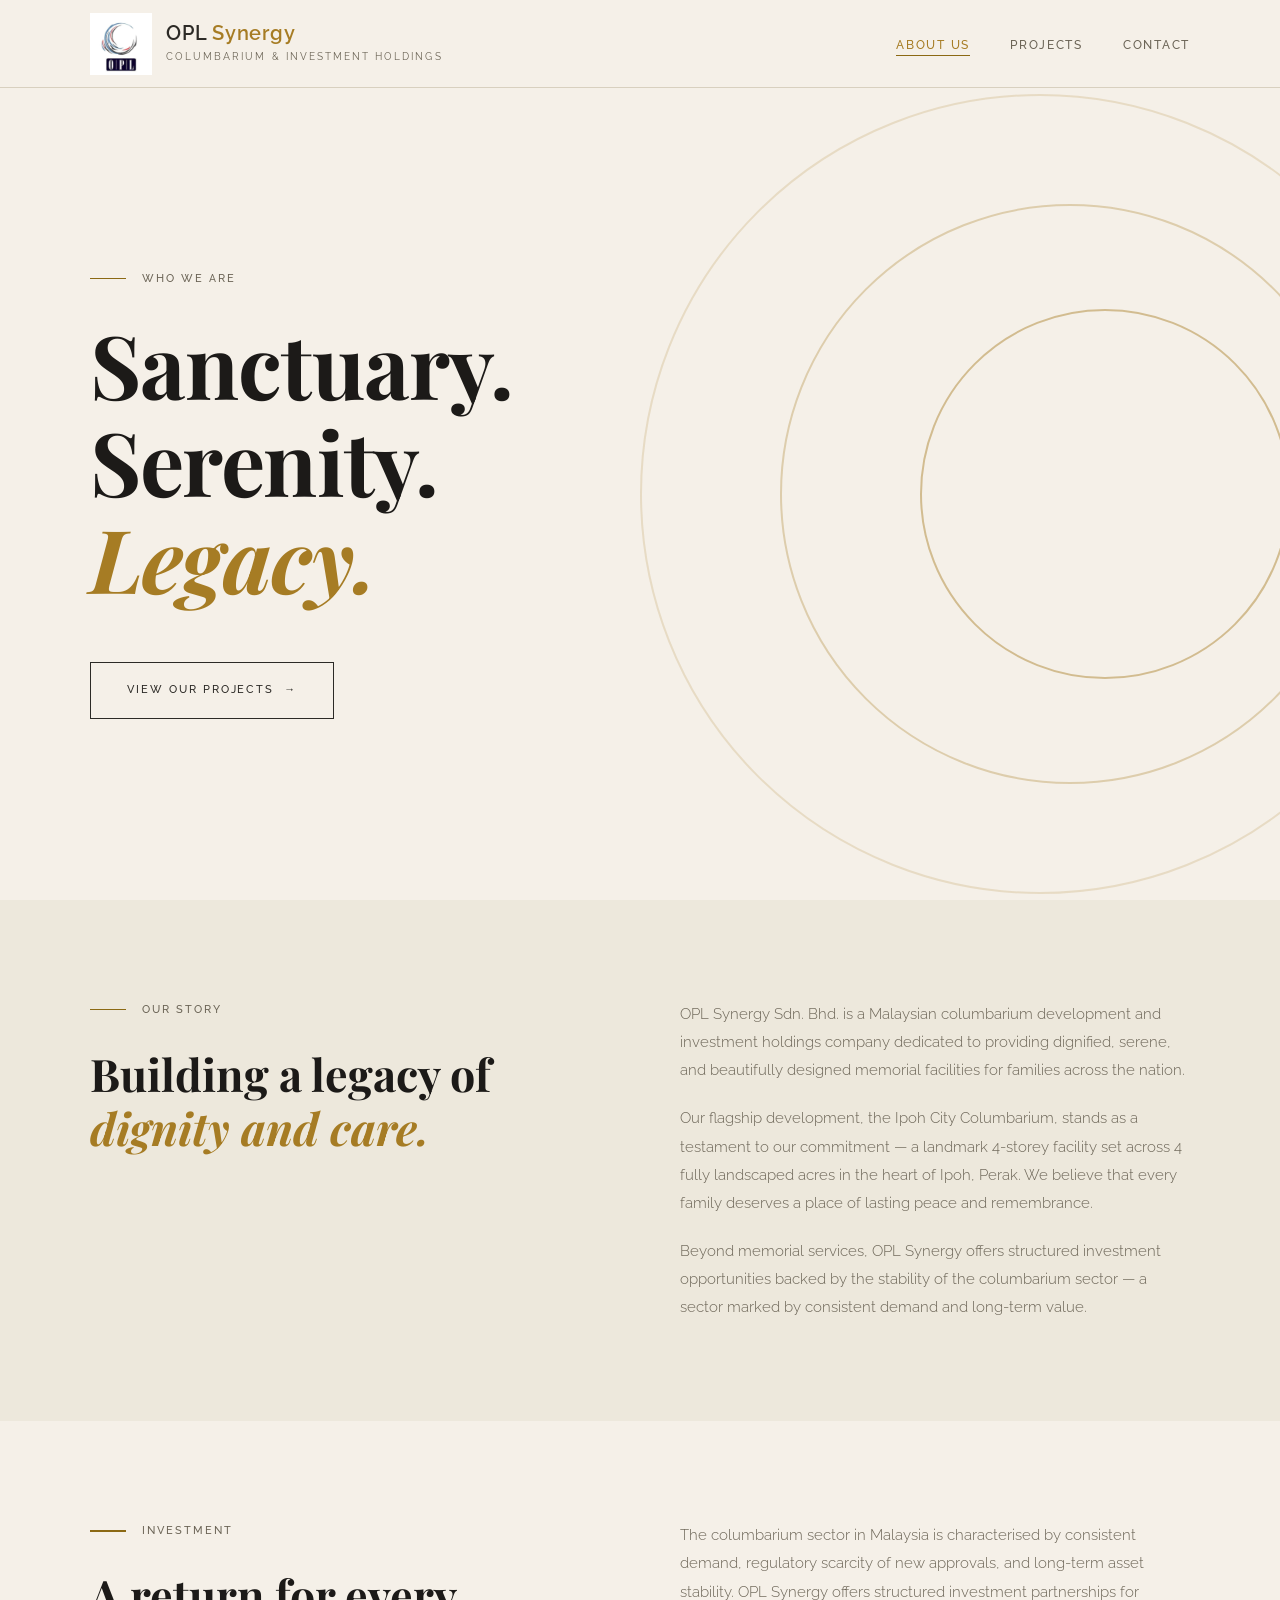
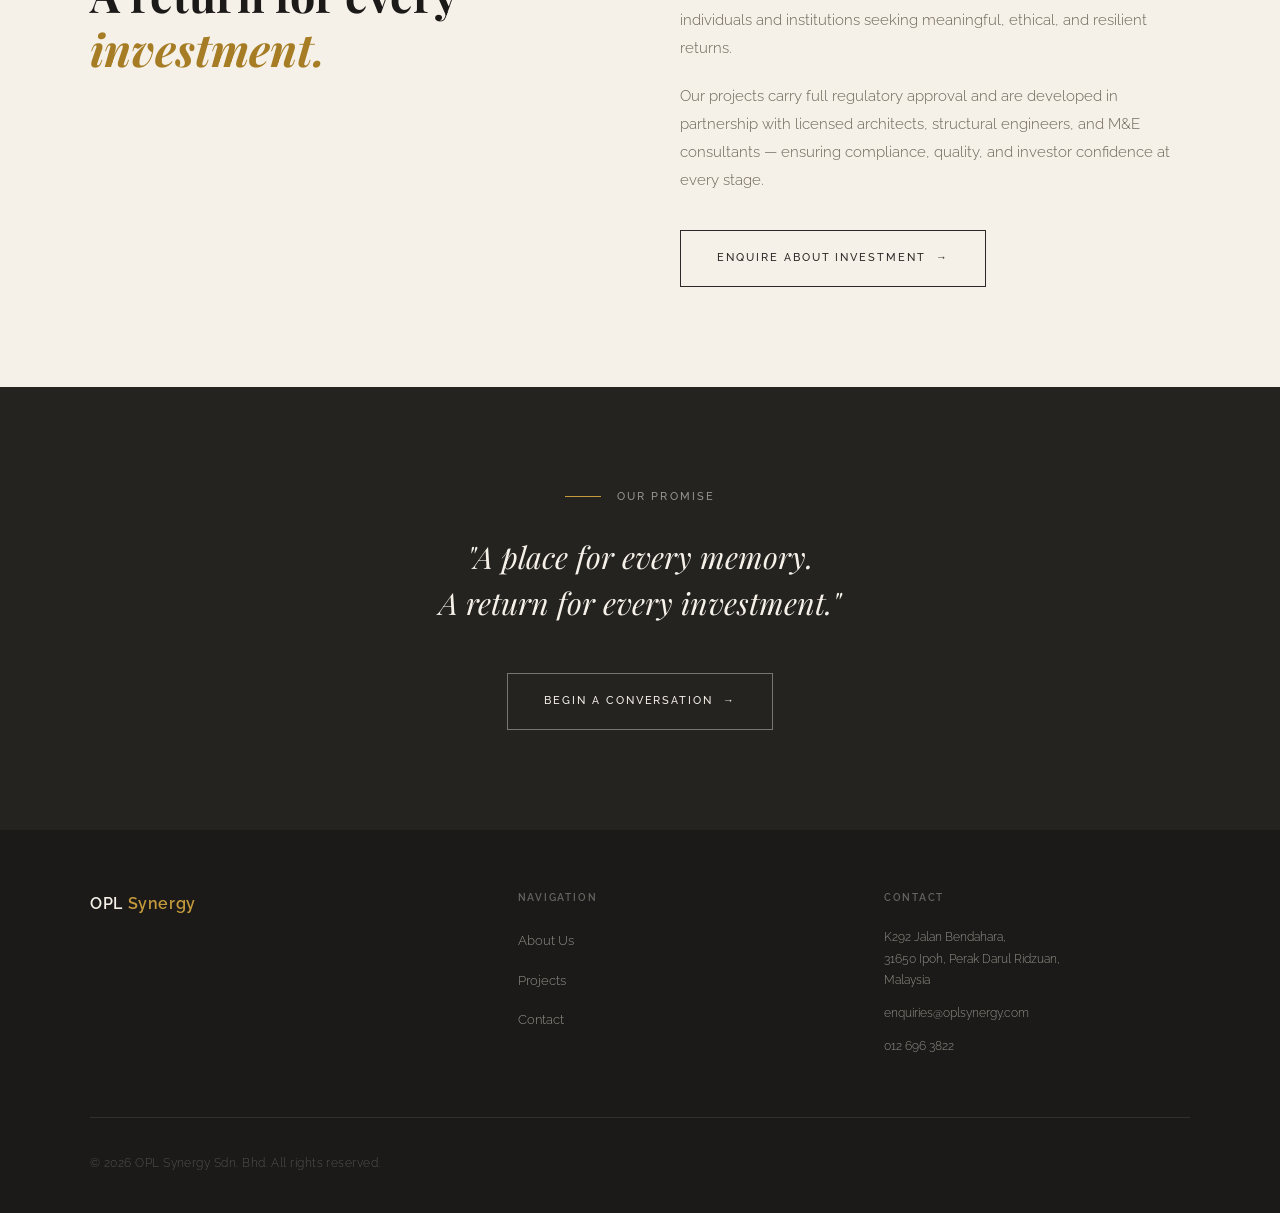
==== commit 436f9f2a: "update changes  from client" ====
--- a/index.html
+++ b/index.html
@@ -89,7 +89,7 @@
     </section>
 
     <!-- VALUES SECTION -->
-    <section class="values">
+    <!-- <section class="values">
       <div class="values__inner">
         <p class="section-label fade-in">What Guides Us</p>
         <h2 class="values__heading fade-in fade-in-delay-1">
@@ -123,7 +123,7 @@
 
         </div>
       </div>
-    </section>
+    </section> -->
 
     <!-- INVESTMENT OVERVIEW SECTION -->
     <section class="about-intro" style="background-color: var(--cream);">
@@ -156,9 +156,9 @@
         <blockquote class="cta-section__quote fade-in fade-in-delay-1">
           "A place for every memory.<br>A return for every investment."
         </blockquote>
-        <p class="cta-section__sub fade-in fade-in-delay-2">
+        <!-- <p class="cta-section__sub fade-in fade-in-delay-2">
           Whether you are seeking a memorial niche for your family or an investment partnership — we are here to guide you with care and clarity.
-        </p>
+        </p> -->
         <div class="fade-in fade-in-delay-3">
           <a href="/contact" class="btn btn--outline-light">Begin a Conversation &nbsp;→</a>
         </div>
@@ -208,7 +208,7 @@
 
       <div class="footer__bottom">
         <p class="footer__copy">&copy; 2026 OPL Synergy Sdn. Bhd. All rights reserved.</p>
-        <p class="footer__copy">Reg. No. &nbsp;·&nbsp; Ipoh, Perak, Malaysia</p>
+        <!--<p class="footer__copy">Reg. No. &nbsp;·&nbsp; Ipoh, Perak, Malaysia</p>-->
       </div>
 
     </div>
--- a/css/styles.css
+++ b/css/styles.css
@@ -27,7 +27,7 @@
   --font-serif:     'Playfair Display', Georgia, 'Times New Roman', serif;
   --font-sans:      'Raleway', 'Helvetica Neue', Arial, sans-serif;
 
-  --nav-height:     80px;
+  --nav-height:     88px;
   --transition:     0.3s ease;
   --radius:         2px;
   --max-width:      1100px;
@@ -155,8 +155,8 @@
 }
 
 .nav__logo {
-  width: 52px;
-  height: 52px;
+  width: 62px;
+  height: 62px;
   flex-shrink: 0;
   object-fit: contain;
   display: block;
@@ -169,7 +169,7 @@
 
 .nav__brand-name {
   font-family: var(--font-sans);
-  font-size: 1.05rem;
+  font-size: 1.22rem;
   font-weight: 600;
   letter-spacing: 0.04em;
   line-height: 1.2;
@@ -181,7 +181,7 @@
 
 .nav__brand-sub {
   font-family: var(--font-sans);
-  font-size: 0.56rem;
+  font-size: 0.64rem;
   font-weight: 400;
   letter-spacing: 0.2em;
   text-transform: uppercase;
@@ -692,7 +692,7 @@
 
 .project-card__title {
   font-family: var(--font-serif);
-  font-size: clamp(1.6rem, 2.5vw, 2.2rem);
+  font-size: clamp(2.2rem, 3.5vw, 3rem);
   font-weight: 700;
   margin-bottom: 20px;
 }
@@ -1247,6 +1247,195 @@
 }
 
 /* ================================================
+   Contact Page — Location Section
+   ================================================ */
+.contact-location {
+  padding: 100px 48px;
+  background-color: var(--cream-dark);
+}
+
+.contact-location__inner {
+  max-width: var(--max-width);
+  margin: 0 auto;
+}
+
+.contact-location__header {
+  max-width: 520px;
+  margin-bottom: 56px;
+}
+
+.contact-location__heading {
+  font-family: var(--font-serif);
+  font-size: clamp(1.8rem, 3vw, 2.6rem);
+  font-weight: 700;
+  line-height: 1.15;
+  margin-bottom: 16px;
+}
+
+.contact-location__sub {
+  font-family: var(--font-sans);
+  font-size: 0.9rem;
+  font-weight: 300;
+  color: var(--text-muted);
+  line-height: 1.8;
+}
+
+.contact-location__grid {
+  display: grid;
+  grid-template-columns: 1fr 1fr minmax(220px, 0.85fr);
+  gap: 24px;
+  align-items: stretch;
+}
+
+.location-card {
+  background-color: var(--white);
+  border: 1px solid var(--cream-border);
+  padding: 36px 32px 32px;
+  display: flex;
+  flex-direction: column;
+  transition: box-shadow var(--transition);
+}
+
+.location-card:hover {
+  box-shadow: 0 8px 40px rgba(28, 26, 24, 0.08);
+}
+
+.location-card__icon {
+  width: 44px;
+  height: 44px;
+  border: 1px solid var(--cream-border);
+  display: flex;
+  align-items: center;
+  justify-content: center;
+  margin-bottom: 24px;
+}
+
+.location-card__icon svg {
+  width: 18px;
+  height: 18px;
+  stroke: var(--gold);
+  fill: none;
+}
+
+.location-card__label {
+  font-family: var(--font-sans);
+  font-size: 0.62rem;
+  font-weight: 600;
+  letter-spacing: 0.18em;
+  text-transform: uppercase;
+  color: var(--gold);
+  margin-bottom: 8px;
+}
+
+.location-card__title {
+  font-family: var(--font-serif);
+  font-size: 1.35rem;
+  font-weight: 600;
+  line-height: 1.3;
+  margin-bottom: 16px;
+}
+
+.location-card__address {
+  font-family: var(--font-sans);
+  font-size: 0.88rem;
+  font-weight: 300;
+  color: var(--text-muted);
+  line-height: 1.85;
+  font-style: normal;
+  flex: 1;
+  margin-bottom: 28px;
+}
+
+.location-card__link {
+  font-family: var(--font-sans);
+  font-size: 0.65rem;
+  font-weight: 600;
+  letter-spacing: 0.14em;
+  text-transform: uppercase;
+  color: var(--text);
+  text-decoration: none;
+  padding-top: 20px;
+  border-top: 1px solid var(--cream-border);
+  transition: color var(--transition);
+}
+
+.location-card__link:hover {
+  color: var(--gold);
+}
+
+.location-accent {
+  position: relative;
+  background-color: var(--dark-section);
+  border: 1px solid rgba(245, 240, 232, 0.08);
+  display: flex;
+  flex-direction: column;
+  align-items: center;
+  justify-content: center;
+  padding: 40px 24px;
+  overflow: hidden;
+  min-height: 100%;
+}
+
+.location-accent__ring {
+  position: absolute;
+  width: 200px;
+  height: 200px;
+  border: 1px solid rgba(196, 154, 60, 0.2);
+  border-radius: 50%;
+  top: 50%;
+  left: 50%;
+  transform: translate(-50%, -50%);
+}
+
+.location-accent__ring::before {
+  content: '';
+  position: absolute;
+  inset: 24px;
+  border: 1px solid rgba(196, 154, 60, 0.12);
+  border-radius: 50%;
+}
+
+.location-accent__pin {
+  position: relative;
+  width: 52px;
+  height: 52px;
+  border: 1px solid rgba(196, 154, 60, 0.35);
+  border-radius: 50%;
+  display: flex;
+  align-items: center;
+  justify-content: center;
+  margin-bottom: 20px;
+}
+
+.location-accent__pin svg {
+  width: 22px;
+  height: 22px;
+  stroke: var(--gold-bright);
+  fill: none;
+}
+
+.location-accent__region {
+  position: relative;
+  font-family: var(--font-serif);
+  font-size: 1.4rem;
+  font-weight: 600;
+  color: var(--cream);
+  line-height: 1.2;
+  text-align: center;
+}
+
+.location-accent__country {
+  position: relative;
+  font-family: var(--font-sans);
+  font-size: 0.62rem;
+  font-weight: 500;
+  letter-spacing: 0.2em;
+  text-transform: uppercase;
+  color: rgba(245, 240, 232, 0.45);
+  margin-top: 8px;
+}
+
+/* ================================================
    Footer
    ================================================ */
 .footer {
@@ -1282,21 +1471,11 @@
 }
 
 .footer__brand-sub {
-  font-family: var(--font-sans);
-  font-size: 0.56rem;
-  font-weight: 400;
-  letter-spacing: 0.2em;
-  text-transform: uppercase;
-  color: rgba(245, 240, 232, 0.35);
-  margin-bottom: 20px;
+  display: none;
 }
 
 .footer__brand-desc {
-  font-family: var(--font-sans);
-  font-size: 0.82rem;
-  font-weight: 300;
-  color: rgba(245, 240, 232, 0.45);
-  line-height: 1.85;
+  display: none;
 }
 
 .footer__col-title {
@@ -1410,6 +1589,7 @@
   .wip-section,
   .contact-info,
   .contact-form-section,
+  .contact-location,
   .footer {
     padding-left: 28px;
     padding-right: 28px;
@@ -1432,6 +1612,15 @@
   .contact-form-section__inner {
     grid-template-columns: 1fr;
     gap: 48px;
+  }
+
+  .contact-location__grid {
+    grid-template-columns: 1fr 1fr;
+  }
+
+  .location-accent {
+    grid-column: 1 / -1;
+    min-height: 220px;
   }
 
   .footer__top {
@@ -1465,6 +1654,7 @@
   .wip-section,
   .contact-info,
   .contact-form-section,
+  .contact-location,
   .footer {
     padding-left: 20px;
     padding-right: 20px;
@@ -1494,6 +1684,14 @@
     gap: 8px;
   }
 
+  .contact-location__grid {
+    grid-template-columns: 1fr;
+  }
+
+  .location-accent {
+    min-height: 200px;
+  }
+
   .footer__top {
     grid-template-columns: 1fr;
   }
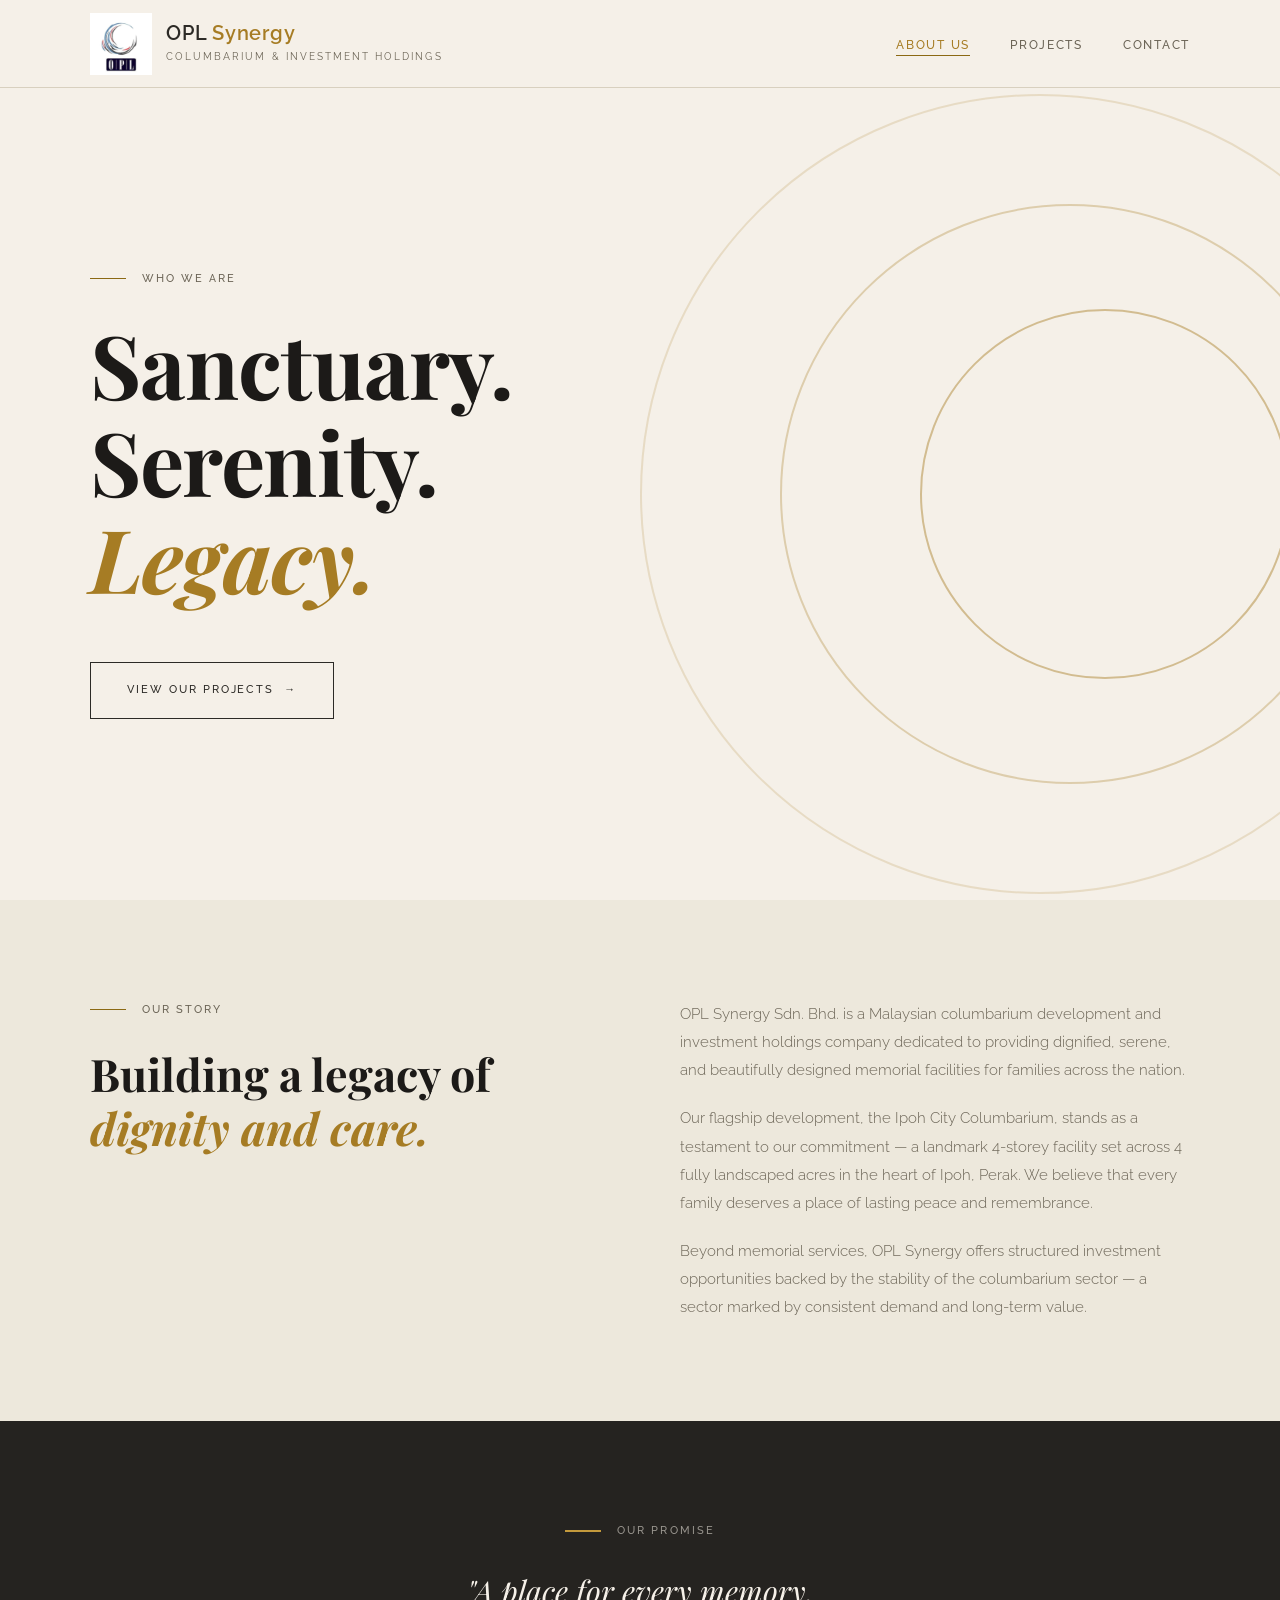
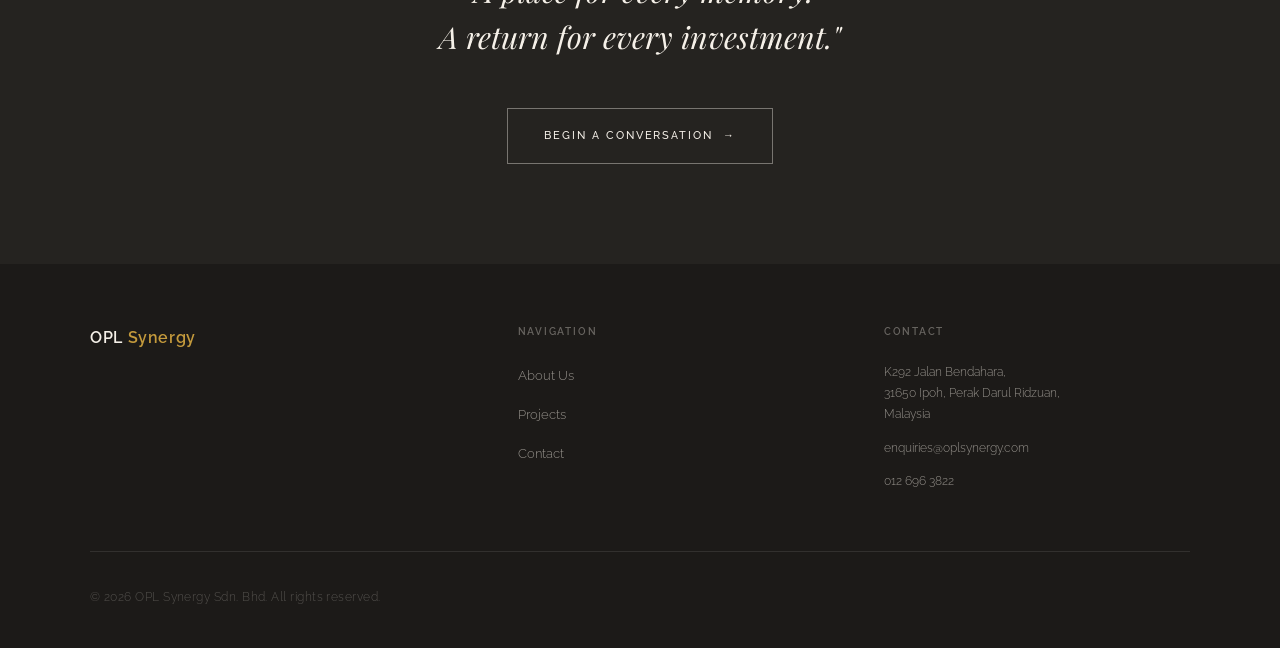
==== commit bd224602: "update changes" ====
--- a/index.html
+++ b/index.html
@@ -126,7 +126,7 @@
     </section> -->
 
     <!-- INVESTMENT OVERVIEW SECTION -->
-    <section class="about-intro" style="background-color: var(--cream);">
+    <!-- <section class="about-intro" style="background-color: var(--cream);">
       <div class="about-intro__inner">
         <div>
           <p class="section-label fade-in">Investment</p>
@@ -147,7 +147,7 @@
           </div>
         </div>
       </div>
-    </section>
+    </section> -->
 
     <!-- CTA SECTION -->
     <section class="cta-section">
--- a/css/styles.css
+++ b/css/styles.css
@@ -774,87 +774,171 @@
    Work In Progress Gallery
    ================================================ */
 .wip-section {
-  padding: 60px 0 100px;
-  
+  margin-top: 48px;
+  padding-top: 48px;
+  border-top: 1px solid var(--cream-border);
 }
 
 .wip-section__inner {
-  max-width: var(--max-width);
-  margin: 0 auto;
+  max-width: 100%;
+}
+
+.wip-section__header {
+  max-width: 560px;
+  margin-bottom: 36px;
+}
+
+.wip-section__heading {
+  font-family: var(--font-serif);
+  font-size: clamp(1.6rem, 2.5vw, 2.2rem);
+  font-weight: 700;
+  line-height: 1.15;
+  margin-bottom: 12px;
+}
+
+.wip-section__sub {
+  font-family: var(--font-sans);
+  font-size: 0.88rem;
+  font-weight: 300;
+  color: var(--text-muted);
+  line-height: 1.75;
+}
+
+.gallery-showcase {
+  background-color: var(--cream);
+  border: 1px solid var(--cream-border);
+  padding: 28px 28px 32px;
+}
+
+.gallery-showcase__meta {
+  display: flex;
+  align-items: center;
+  justify-content: space-between;
+  gap: 16px;
+  padding-bottom: 20px;
+  margin-bottom: 24px;
+  border-bottom: 1px solid var(--cream-border);
+}
+
+.gallery-showcase__count {
+  font-family: var(--font-sans);
+  font-size: 0.62rem;
+  font-weight: 600;
+  letter-spacing: 0.18em;
+  text-transform: uppercase;
+  color: var(--gold);
+}
+
+.gallery-showcase__hint {
+  font-family: var(--font-sans);
+  font-size: 0.62rem;
+  font-weight: 400;
+  letter-spacing: 0.1em;
+  text-transform: uppercase;
+  color: var(--text-light);
 }
 
 .wip-section__gallery {
   display: grid;
-  grid-template-columns: 1fr 1fr;
-  gap: 16px;
-  margin-top: 40px;
-}
-
-.wip-section__gallery .gallery-item:first-child .wip-section__img {
-  grid-column: 1 / -1;
-  height: 420px;
-}
-
-.wip-section__gallery .gallery-item:first-child {
-  grid-column: 1 / -1;
+  grid-template-columns: repeat(2, 1fr);
+  gap: 24px;
+}
+
+.wip-section__gallery:has(.gallery-item:first-child:last-child) {
+  grid-template-columns: 1fr;
+  max-width: 640px;
+  margin: 0 auto;
+}
+
+.wip-section__gallery:has(.gallery-item:nth-child(3)) {
+  grid-template-columns: 1.15fr 0.85fr;
+  grid-template-rows: auto auto;
+}
+
+.wip-section__gallery:has(.gallery-item:nth-child(3)) .gallery-item:first-child {
+  grid-row: 1 / 3;
 }
 
 .gallery-item {
   position: relative;
+  margin: 0;
+  background-color: var(--white);
+  border: 1px solid var(--cream-border);
+  cursor: zoom-in;
+  transition: box-shadow var(--transition), border-color var(--transition);
+}
+
+.gallery-item:hover,
+.gallery-item:focus-visible {
+  border-color: rgba(139, 105, 20, 0.35);
+  box-shadow: 0 12px 40px rgba(28, 26, 24, 0.1);
+  outline: none;
+}
+
+.gallery-item__frame {
+  position: relative;
   overflow: hidden;
-  cursor: zoom-in;
-  display: block;
-}
-
-.gallery-item::after {
-  content: '';
+  aspect-ratio: 4 / 3;
+}
+
+.wip-section__gallery:has(.gallery-item:nth-child(3)) .gallery-item:first-child .gallery-item__frame {
+  aspect-ratio: auto;
+  height: 100%;
+  min-height: 100%;
+}
+
+.gallery-item__overlay {
   position: absolute;
   inset: 0;
+  display: flex;
+  align-items: center;
+  justify-content: center;
   background-color: rgba(28, 26, 24, 0);
-  transition: background-color 0.3s ease;
-}
-
-.gallery-item:hover::after {
-  background-color: rgba(28, 26, 24, 0.25);
+  transition: background-color 0.35s ease;
+}
+
+.gallery-item:hover .gallery-item__overlay,
+.gallery-item:focus-visible .gallery-item__overlay {
+  background-color: rgba(28, 26, 24, 0.28);
 }
 
 .gallery-item__zoom {
-  position: absolute;
-  top: 50%;
-  left: 50%;
-  transform: translate(-50%, -50%) scale(0.85);
+  display: flex;
+  align-items: center;
+  justify-content: center;
+  width: 52px;
+  height: 52px;
+  border: 1px solid rgba(255, 255, 255, 0.55);
+  border-radius: 50%;
   opacity: 0;
-  z-index: 1;
-  transition: opacity 0.3s ease, transform 0.3s ease;
-  pointer-events: none;
+  transform: scale(0.88);
+  transition: opacity 0.35s ease, transform 0.35s ease;
 }
 
 .gallery-item__zoom svg {
-  width: 36px;
-  height: 36px;
+  width: 22px;
+  height: 22px;
   stroke: white;
   fill: none;
 }
 
-.gallery-item:hover .gallery-item__zoom {
+.gallery-item:hover .gallery-item__zoom,
+.gallery-item:focus-visible .gallery-item__zoom {
   opacity: 1;
-  transform: translate(-50%, -50%) scale(1);
+  transform: scale(1);
 }
 
 .wip-section__img {
   width: 100%;
-  height: 300px;
+  height: 100%;
   object-fit: cover;
   display: block;
-  transition: transform 0.4s ease;
-}
-
-.gallery-item:first-child .wip-section__img {
-  height: 420px;
-}
-
-.gallery-item:hover .wip-section__img {
-  transform: scale(1.03);
+  transition: transform 0.5s ease;
+}
+
+.gallery-item:hover .wip-section__img,
+.gallery-item:focus-visible .wip-section__img {
+  transform: scale(1.04);
 }
 
 /* ================================================
@@ -1586,7 +1670,6 @@
   .cta-section,
   .hero-projects,
   .projects-list,
-  .wip-section,
   .contact-info,
   .contact-form-section,
   .contact-location,
@@ -1628,8 +1711,25 @@
     gap: 40px;
   }
 
-  .wip-section__gallery {
+  .wip-section__gallery,
+  .wip-section__gallery:has(.gallery-item:nth-child(3)) {
     grid-template-columns: 1fr;
+  }
+
+  .wip-section__gallery:has(.gallery-item:nth-child(3)) .gallery-item:first-child {
+    grid-row: auto;
+  }
+
+  .wip-section__gallery:has(.gallery-item:nth-child(3)) .gallery-item:first-child .gallery-item__frame {
+    aspect-ratio: 4 / 3;
+    height: auto;
+    min-height: 0;
+  }
+
+  .gallery-showcase__meta {
+    flex-direction: column;
+    align-items: flex-start;
+    gap: 8px;
   }
 
   .project-specs__row {
@@ -1651,7 +1751,6 @@
   .cta-section,
   .hero-projects,
   .projects-list,
-  .wip-section,
   .contact-info,
   .contact-form-section,
   .contact-location,
@@ -1692,6 +1791,10 @@
     min-height: 200px;
   }
 
+  .gallery-showcase {
+    padding: 20px 16px 24px;
+  }
+
   .footer__top {
     grid-template-columns: 1fr;
   }
